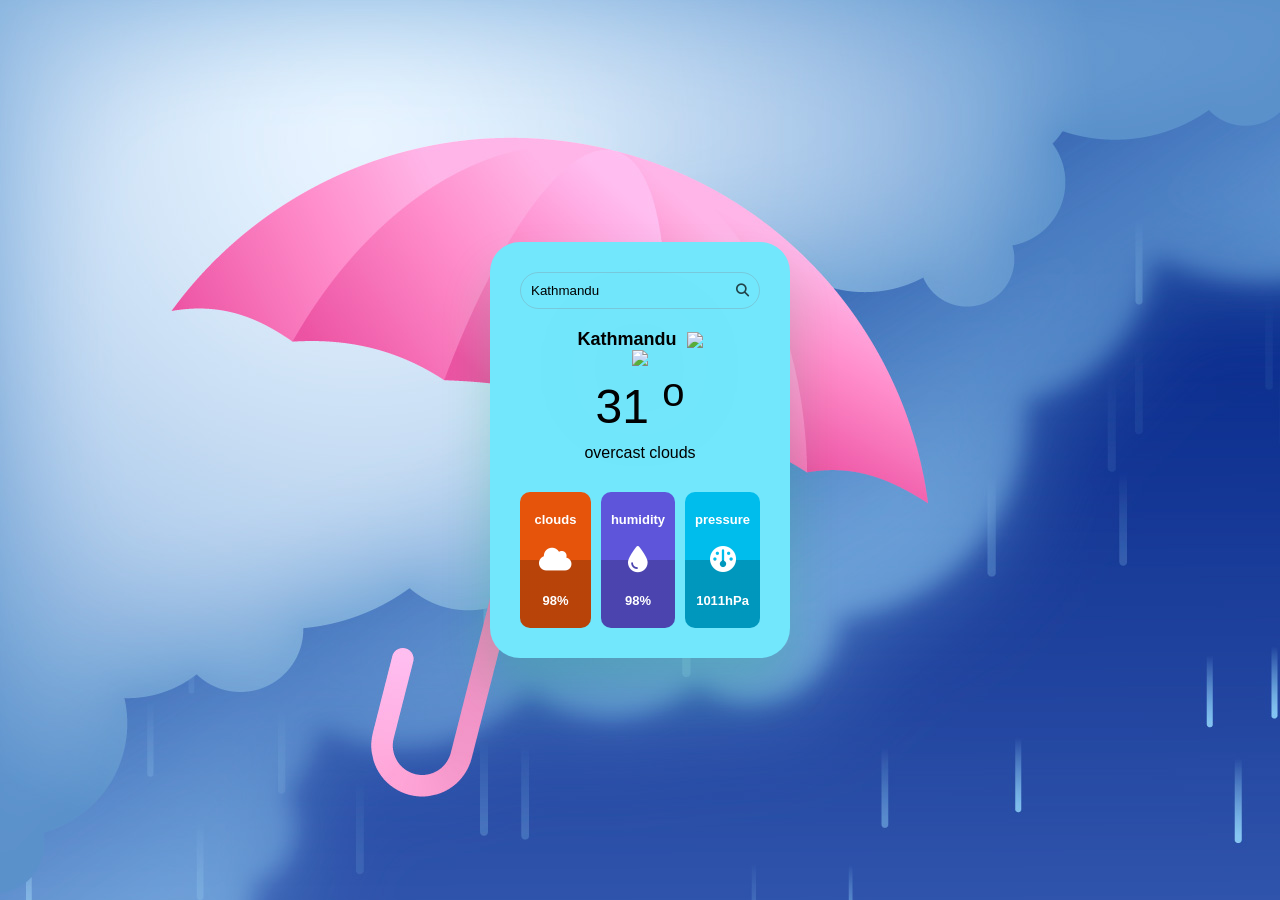
==== WeatherForecast/index.html @ 0c8a423d "Add files via upload" ====
<!DOCTYPE html>
<html lang="en">
<head>
    <meta charset="UTF-8">
    <meta name="viewport" content="width=device-width, initial-scale=1.0">
    <title>Document</title>
    <link rel="stylesheet" href="https://cdnjs.cloudflare.com/ajax/libs/font-awesome/6.5.1/css/all.min.css">
    <link rel="stylesheet" href="index.css">
</head>
<body>
    <main>
        <form>
            <input type="text" id="name" autocomplete="off">
            <button>
                <i class="fa-solid fa-magnifying-glass"></i>
            </button>
        </form>
        <section class="result">

            <figure class="name">
                <figcaption>Kathmandu</figcaption> 
                <img src="https://flagsapi.com/GB/shiny/32.png">
            </figure>

            <figure class="temperature">
                <img src="https://openweathermap.org/img/wn/10d@4x.png">
                <figcaption>
                    <span>31</span>
                    <sup>o</sup>
                </figcaption> 
            </figure>
            <p class="description">overcast clouds</p>
            <ul>
                <li>
                    <span>clouds</span>
                    <i class="fa-solid fa-cloud"></i>
                    <span id="clouds">98</span>%
                </li>
                <li>
                    <span>humidity</span>
                    <i class="fa-solid fa-droplet"></i>
                    <span id="humidity">98</span>%
                </li>
                <li>
                    <span>pressure</span>
                    <i class="fa-solid fa-gauge"></i>
                    <span id="pressure">1011</span>hPa
                </li>
            </ul>
        </section>
    </main>

    <script src="index.js"></script>
</body>
</html>
---- WeatherForecast/index.css ----
body{

    margin: 0;
    min-height: 100vh;
    display: flex;
    justify-content: center;
    align-items: center;
    background-image: url('./weather.jpg');
      
    font-family: sans-serif;
}
*{
    padding: 0;
    margin: 0;
    
}
main{
    width: 300px;
    height: max-content;
    min-height: 300px;
    background-color: #72e7fc;
    border-radius: 30px;
    box-shadow: 0 30px 50px rgba(19, 194, 98, 0.2);
    padding: 30px;
    box-sizing: border-box;
}
main form{
    border: 1px solid rgba(148, 11, 11, 0.133);
    display: flex;
    border-radius: 30px;
    justify-content: space-between;
}
main form input, 
main form button{
    border: none;
    background-color: transparent;
    outline: none;
    padding: 10px;
    box-sizing: border-box;
}
main form i{
    opacity: 0.7;
}
main .result{
    padding-top: 20px;
    text-align: center;
}
main .result .name{
    font-weight: bold;
    font-size: large;
    display: flex;
    justify-content: center;
    align-items: center;
    gap: 10px;
}
main .temperature img{
    width: 150px;
    filter: drop-shadow(0 10px 50px #696666);
}
main .temperature figcaption{
    font-size: 3em;
}
main .description{
    padding: 10px 0 30px;
}
main ul{
    list-style: none;
    display: grid;
    grid-template-columns: repeat(3, 1fr);
    gap: 10px;
}
main li{
    background-color: #e6540b;
    color: #fff;
    border-radius: 10px;
    padding: 20px 10px;
    background-image: linear-gradient(
        to bottom,
        transparent 50%,
        #0003 50%
    );
    font-weight: bold;
    font-size: small;
}
main ul li i{
    font-size: 2em;
    margin: 20px 0;
    display: block!important;
}
main li:nth-child(2){
    background-color: #5e55da;
}
main li:nth-child(3){
    background-color: #00bdec;
}
main.error{
    animation: errorEffect 0.3s linear 1;
}
@keyframes errorEffect{
    0%{
        transform: translate(10px, 5px)
    }
    25%{
        transform: translate(-5px, 0)
    }
    50%{
        transform: translate(8px, 2px)
    }
    75%{
        transform: translate(-2px, 5px)
    }
    100%{
        transform: translate(0, 0); 
    }
}
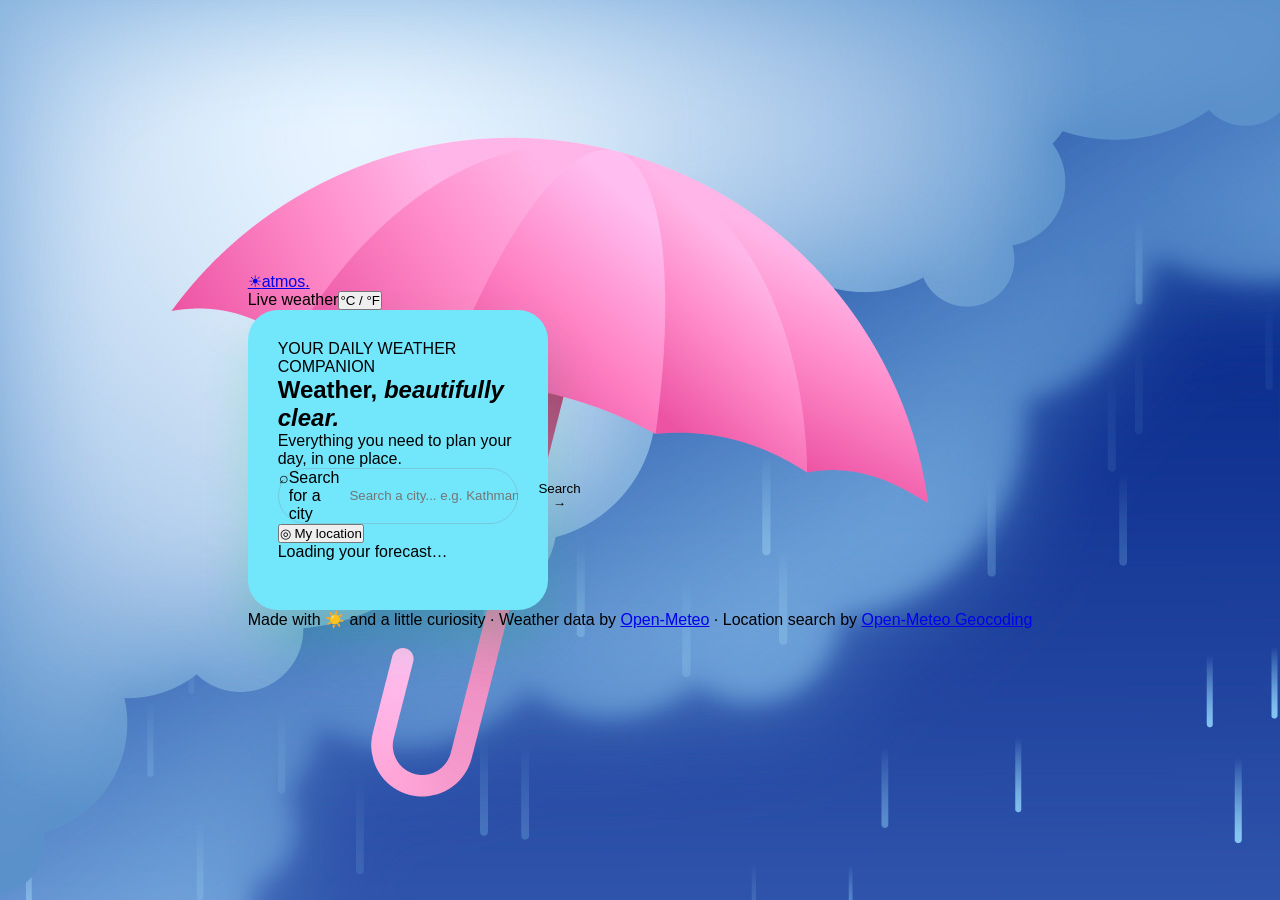
==== commit 1248550a: "Redesign Atmos weather dashboard: WeatherForecast/index.html" ====
--- a/WeatherForecast/index.html
+++ b/WeatherForecast/index.html
@@ -1,55 +1,44 @@
-<!DOCTYPE html>
-<html lang="en">
-<head>
-    <meta charset="UTF-8">
-    <meta name="viewport" content="width=device-width, initial-scale=1.0">
-    <title>Document</title>
-    <link rel="stylesheet" href="https://cdnjs.cloudflare.com/ajax/libs/font-awesome/6.5.1/css/all.min.css">
-    <link rel="stylesheet" href="index.css">
-</head>
-<body>
-    <main>
-        <form>
-            <input type="text" id="name" autocomplete="off">
-            <button>
-                <i class="fa-solid fa-magnifying-glass"></i>
-            </button>
-        </form>
-        <section class="result">
-
-            <figure class="name">
-                <figcaption>Kathmandu</figcaption> 
-                <img src="https://flagsapi.com/GB/shiny/32.png">
-            </figure>
-
-            <figure class="temperature">
-                <img src="https://openweathermap.org/img/wn/10d@4x.png">
-                <figcaption>
-                    <span>31</span>
-                    <sup>o</sup>
-                </figcaption> 
-            </figure>
-            <p class="description">overcast clouds</p>
-            <ul>
-                <li>
-                    <span>clouds</span>
-                    <i class="fa-solid fa-cloud"></i>
-                    <span id="clouds">98</span>%
-                </li>
-                <li>
-                    <span>humidity</span>
-                    <i class="fa-solid fa-droplet"></i>
-                    <span id="humidity">98</span>%
-                </li>
-                <li>
-                    <span>pressure</span>
-                    <i class="fa-solid fa-gauge"></i>
-                    <span id="pressure">1011</span>hPa
-                </li>
-            </ul>
-        </section>
-    </main>
-
-    <script src="index.js"></script>
-</body>
-</html>+<!doctype html>
+<html lang="en">
+<head>
+<meta charset="utf-8"><meta name="viewport" content="width=device-width,initial-scale=1">
+<meta name="theme-color" content="#0a1022">
+<meta name="description" content="Atmos — beautiful, detailed weather forecasts for anywhere in the world.">
+<title>Atmos — Your weather, beautifully clear</title>
+<link rel="preconnect" href="https://fonts.googleapis.com">
+<link rel="preconnect" href="https://fonts.gstatic.com" crossorigin>
+<link href="https://fonts.googleapis.com/css2?family=DM+Sans:wght@400;500;600;700&family=Outfit:wght@400;500;600;700;800&display=swap" rel="stylesheet">
+<link rel="stylesheet" href="index.css">
+<script src="index.js" defer></script>
+</head>
+<body>
+<div class="app-shell">
+<header class="topbar">
+<a class="brand" href="../index.html" aria-label="Atmos home"><span class="brand-mark">☀</span><span>atmos<span class="brand-dot">.</span></span></a>
+<div class="top-actions"><span class="live-pill"><span class="live-dot"></span> Live weather</span><button id="unit-toggle" class="unit-toggle" type="button" aria-label="Toggle between Celsius and Fahrenheit">°C <span>/ °F</span></button></div>
+</header>
+<main>
+<section class="welcome"><div><p class="eyebrow">YOUR DAILY WEATHER COMPANION</p><h1>Weather, <em>beautifully clear.</em></h1><p>Everything you need to plan your day, in one place.</p></div></section>
+<section class="search-row" aria-label="Choose a location"><form id="search-form" class="searchbox" role="search"><span class="search-icon" aria-hidden="true">⌕</span><label class="sr-only" for="city-input">Search for a city</label><input id="city-input" placeholder="Search a city... e.g. Kathmandu, London" autocomplete="off" required><button type="submit">Search <span aria-hidden="true">→</span></button></form><button id="location-btn" class="location-btn" type="button" title="Use my location">◎ <span>My location</span></button></section>
+<p id="status" class="status" role="status" aria-live="polite">Loading your forecast…</p>
+<div id="dashboard" class="dashboard" hidden>
+<section class="hero-card" aria-label="Current weather">
+<div class="hero-upper"><div><p class="hero-label">CURRENT WEATHER <span class="hero-separator">·</span> <span id="local-time">--</span></p><h2 id="city-name">--</h2><p id="country-name" class="hero-place">--</p></div><div id="weather-art" class="weather-art" aria-hidden="true">☀️</div></div>
+<div class="hero-main"><div><div class="temperature"><span id="current-temp">--</span><span class="degree">°</span></div><p id="condition" class="condition">--</p><p id="feels-like" class="feels">Feels like --</p></div><div class="hero-right"><span id="high-low">H: -- · L: --</span><span id="precip-chance">Rain chance: --</span></div></div>
+<div class="hero-footer"><span id="weather-tip">Your forecast at a glance.</span><span id="updated-at">Updated --</span></div>
+</section>
+<section class="forecast-panel hourly-panel"><div class="section-heading"><div><p class="eyebrow">LOOKING AHEAD</p><h3>Next 24 hours</h3></div><span class="section-note">Hourly forecast</span></div><div class="hourly-scroll"><div id="hourly-list" class="hourly-list"></div></div></section>
+<section class="details-section"><div class="section-heading"><div><p class="eyebrow">THE DETAILS</p><h3>Today's conditions</h3></div><span class="section-note">Real-time insights</span></div><div class="metrics-grid">
+<article class="metric"><div class="metric-head"><span>💧</span><span>HUMIDITY</span></div><div class="metric-value"><span id="humidity">--</span><small>%</small></div><p id="humidity-note">Relative humidity</p></article>
+<article class="metric"><div class="metric-head"><span>💨</span><span>WIND SPEED</span></div><div class="metric-value"><span id="wind">--</span><small id="wind-unit">km/h</small></div><p id="wind-note">Wind conditions</p></article>
+<article class="metric"><div class="metric-head"><span>☀️</span><span>UV INDEX</span></div><div class="metric-value"><span id="uv">--</span></div><p id="uv-note">UV exposure</p></article>
+<article class="metric"><div class="metric-head"><span>☁️</span><span>CLOUD COVER</span></div><div class="metric-value"><span id="cloud">--</span><small>%</small></div><p id="cloud-note">Sky coverage</p></article>
+<article class="metric"><div class="metric-head"><span>🌧️</span><span>PRECIPITATION</span></div><div class="metric-value"><span id="precip">--</span><small>mm</small></div><p>Currently falling</p></article>
+<article class="metric"><div class="metric-head"><span>🌡️</span><span>PRESSURE</span></div><div class="metric-value"><span id="pressure">--</span><small>hPa</small></div><p>Mean sea-level pressure</p></article>
+</div></section>
+<section class="bottom-grid"><div class="forecast-panel week-panel"><div class="section-heading"><div><p class="eyebrow">THE WEEK AHEAD</p><h3>7-day forecast</h3></div></div><div id="weekly-list" class="weekly-list"></div></div><div class="forecast-panel sun-panel"><div class="section-heading"><div><p class="eyebrow">DAYLIGHT HOURS</p><h3>Sunrise & sunset</h3></div></div><div class="sun-graphic" aria-hidden="true"><span>☀️</span><div class="sun-arc"></div></div><div class="sun-times"><div><small>🌅 SUNRISE</small><strong id="sunrise">--</strong></div><div><small>🌇 SUNSET</small><strong id="sunset">--</strong></div></div><div class="daylight-line"><span>Daylight duration</span><strong id="daylight">--</strong></div><div class="sun-divider"></div><p id="sun-advice" class="sun-advice">Make the most of the daylight.</p></div></section>
+</div>
+</main>
+<footer>Made with ☀️ and a little curiosity <span>·</span> Weather data by <a href="https://open-meteo.com/" target="_blank" rel="noopener noreferrer">Open-Meteo</a> <span>·</span> Location search by <a href="https://open-meteo.com/en/docs/geocoding-api" target="_blank" rel="noopener noreferrer">Open-Meteo Geocoding</a></footer>
+</div>
+</body></html>
